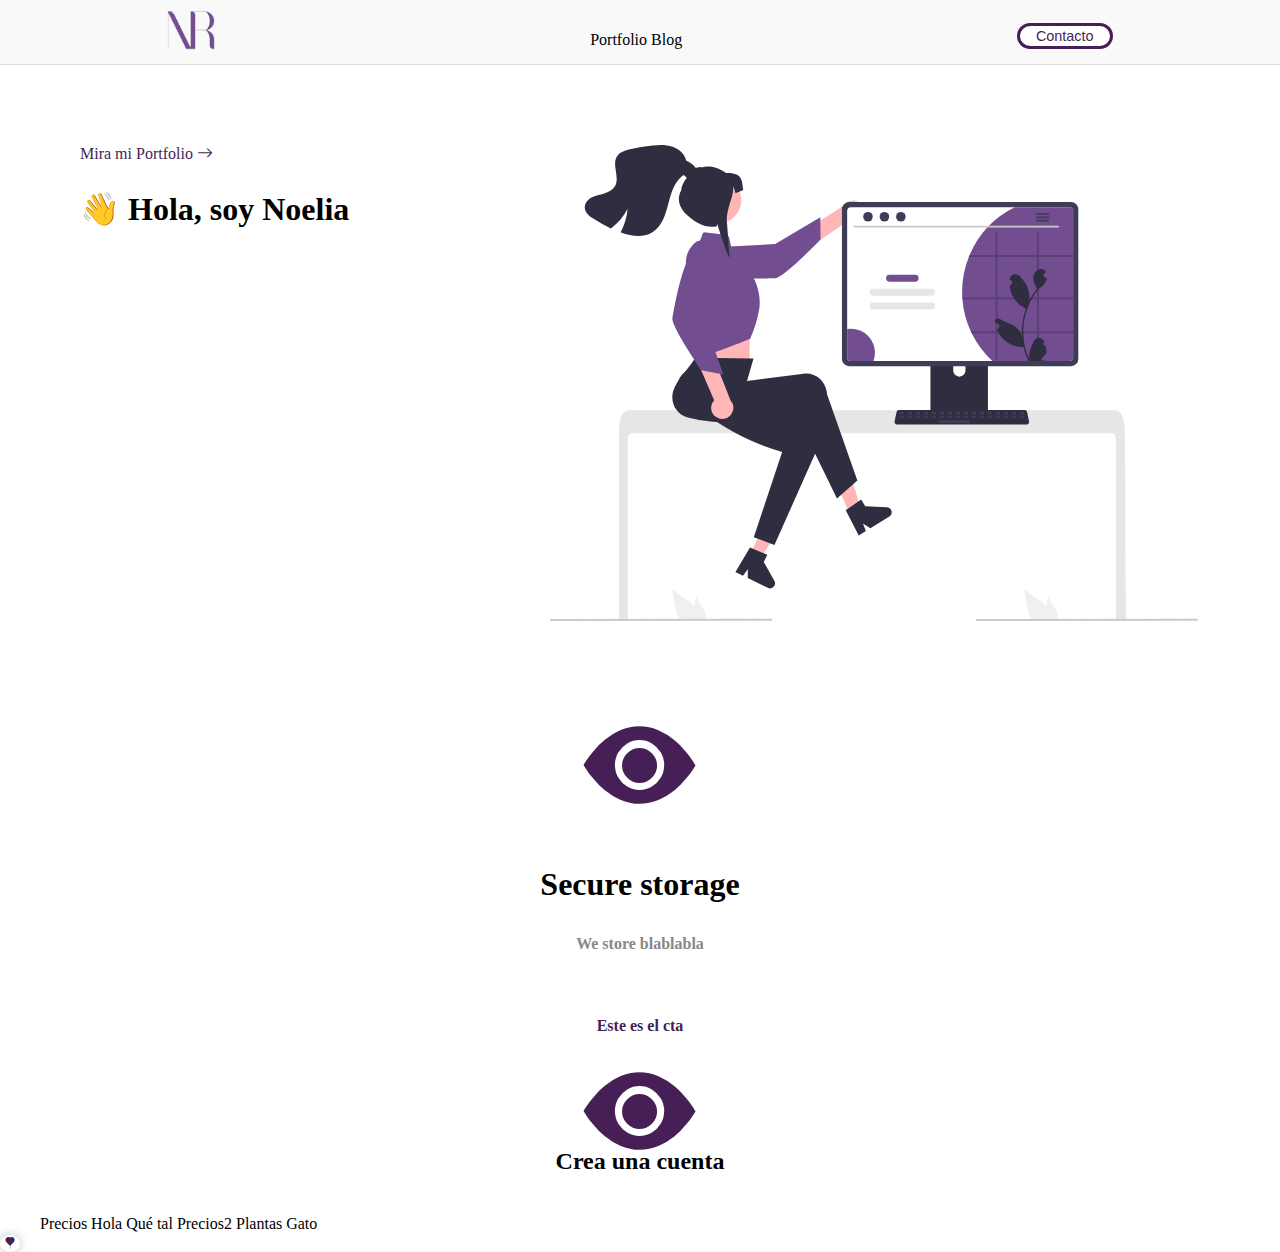
==== index.html @ d2758222 "first commit" ====
<!DOCTYPE html>
<html lang="en">
<head>
    <meta charset="UTF-8">
    <meta http-equiv="X-UA-Compatible" content="IE=edge">
    <meta name="viewport" content="width=device-width, initial-scale=1.0">
    <link
        href="https://cdn.jsdelivr.net/npm/bootstrap@5.1.3/dist/css/bootstrap.min.css"
        rel="stylesheet"
        integrity="sha384-1BmE4kWBq78iYhFldvKuhfTAU6auU8tT94WrHftjDbrCEXSU1oBoqyl2QvZ6jIW3"
        crossorigin="anonymous"
    />
    <link
    rel="stylesheet"
    href="https://cdn.jsdelivr.net/npm/bootstrap-icons@1.8.1/font/bootstrap-icons.css"
    />
    <link rel="stylesheet" href="css/styles.css">
    <title>Inicio</title>
</head>
<body>
    <nav class="nav">
        <div class="logo">
            <a href="#">
                <img src="img/logo.png" alt="logo">
            </a>
        </div>
        <div class="menu">
            <ul class="main-menu">
                <li><a href="cv.html">Portfolio</a></li>
                <li><a href="#">Blog</a></li>
            </ul>
        </div>
        <div class="get-started">
            <button class="btn-main-s">Contacto</button>
        </div>
    </nav>
    <section class="sec-home">
        <div class="home-cta">
            <div class="cta-text">
                <span>Mira mi Portfolio</span>
                <i class="bi bi-arrow-right"></i>
            </div>
            <h2 class="home-title h2">👋 Hola, soy Noelia</h2>
        </div>
            <div class="home-img">
            <img src="img/undraw_designer_life_re_6ywf.svg" alt="Diseñadora" width="80%">
        </div>
    </section>
    <section class="sec-call-to-action"></section>
    <section class="sec-features"></section>
    <section class="sec-benefits"></section>
    <section class="sec-kpis"></section>
    <section class="sec-onboarding"></section>
    <section class="sec-footer-cta"></section>

    <div class="container">
        <div class="feature">
            <i class="bi bi-eye-fill icon"></i>
            <div class="description">
                <h3 class="title">Secure storage</h3>
                <p class="text">We store blablabla</p>
            </div>
            <p class="cta">Este es el cta</p>
        </div>
        <div class="icon-desc">
            <i class="bi bi-eye-fill icon"></i>
            <h3 class="title">Crea una cuenta</h3>
        </div>
        <ul class="main-menu">
            <li>Precios</li>
            <li>Hola</li>
            <li>Qué tal</li>
            <li>Precios2</li>
            <li>Plantas</li>
            <li>Gato</li>
        </ul>
        <span class="icon-sm">
            <i class="bi bi-balloon-heart-fill"></i>
        </span>
    </div>
</body>
<script
    src="https://cdn.jsdelivr.net/npm/bootstrap@5.1.3/dist/js/bootstrap.bundle.min.js"
    integrity="sha384-ka7Sk0Gln4gmtz2MlQnikT1wXgYsOg+OMhuP+IlRH9sENBO0LRn5q+8nbTov4+1p"
    crossorigin="anonymous">
</script>
</html>
---- css/styles.css ----
.btn-main, .btn-main-s {
  background-color: #fff;
  color: #451f55;
  padding: 0.25rem 1.5rem;
  border-radius: 1.25rem;
  margin-top: 0.5rem;
  border: solid #451f55;
}
.btn-main:hover, .btn-main-s:hover {
  background-color: #451f55;
  color: #fff;
}
.btn-main-s {
  font-size: 0.9rem;
  padding: 0.1rem 1rem;
}

.btn-sec, .btn-sec-s {
  padding: 0.25rem 1.5rem;
  border-radius: 1.25rem;
  color: #22162b;
  background-color: transparent;
  border: none;
}
.btn-sec:hover, .btn-sec-s:hover {
  color: #888;
}
.btn-sec-s {
  font-size: 0.9rem;
  padding: 0.1rem 1rem;
}

.main-menu {
  margin-bottom: 0;
}
.main-menu li {
  font-size: 1rem;
  list-style: none;
  display: inline;
}
.main-menu li a {
  color: #000;
  text-decoration: none;
}
.main-menu li a:hover {
  text-decoration: underline;
}

.icon-sm {
  font-size: 0.75rem;
  padding: 0.1rem 0.25rem;
  border-radius: 50%;
  box-shadow: 0 0 10px rgba(0, 0, 0, 0.2509803922);
}
.icon-sm i {
  color: #451f55;
}

.feature {
  display: flex;
  flex-direction: column;
}
.feature .icon {
  color: #451f55;
  font-size: 7rem;
  text-align: center;
}
.feature .description .title {
  font-size: 2rem;
  text-align: center;
}
.feature .description .text {
  color: #888;
  font-weight: 600;
  text-align: center;
}
.feature .cta {
  color: #451f55;
  font-weight: 600;
  margin-top: 3rem;
  text-align: center;
}

.icon-desc {
  display: flex;
  flex-direction: column;
  align-items: center;
  justify-content: center;
}
.icon-desc .icon {
  color: #451f55;
  font-size: 7rem;
  padding: 0;
}
.icon-desc .title {
  margin-top: -2rem;
  font-size: 1.5rem;
  font-weight: 600;
}

body {
  padding: 0;
  margin: 0;
}

.nav {
  display: flex;
  align-items: center;
  justify-content: space-around;
  width: 100%;
  height: 4rem;
  background-color: #f9f9f9;
  border-bottom: solid 1px #ddd;
}

.logo img {
  max-width: 3rem;
}

.sec-home {
  display: flex;
  width: 100%;
  padding: 5rem;
}
.sec-home .home-cta {
  flex: 1;
}
.sec-home .home-cta .cta-text {
  color: #451f55;
}
.sec-home .home-cta .home-title {
  width: 20rem;
  font-size: 2rem;
}

/*# sourceMappingURL=styles.css.map */
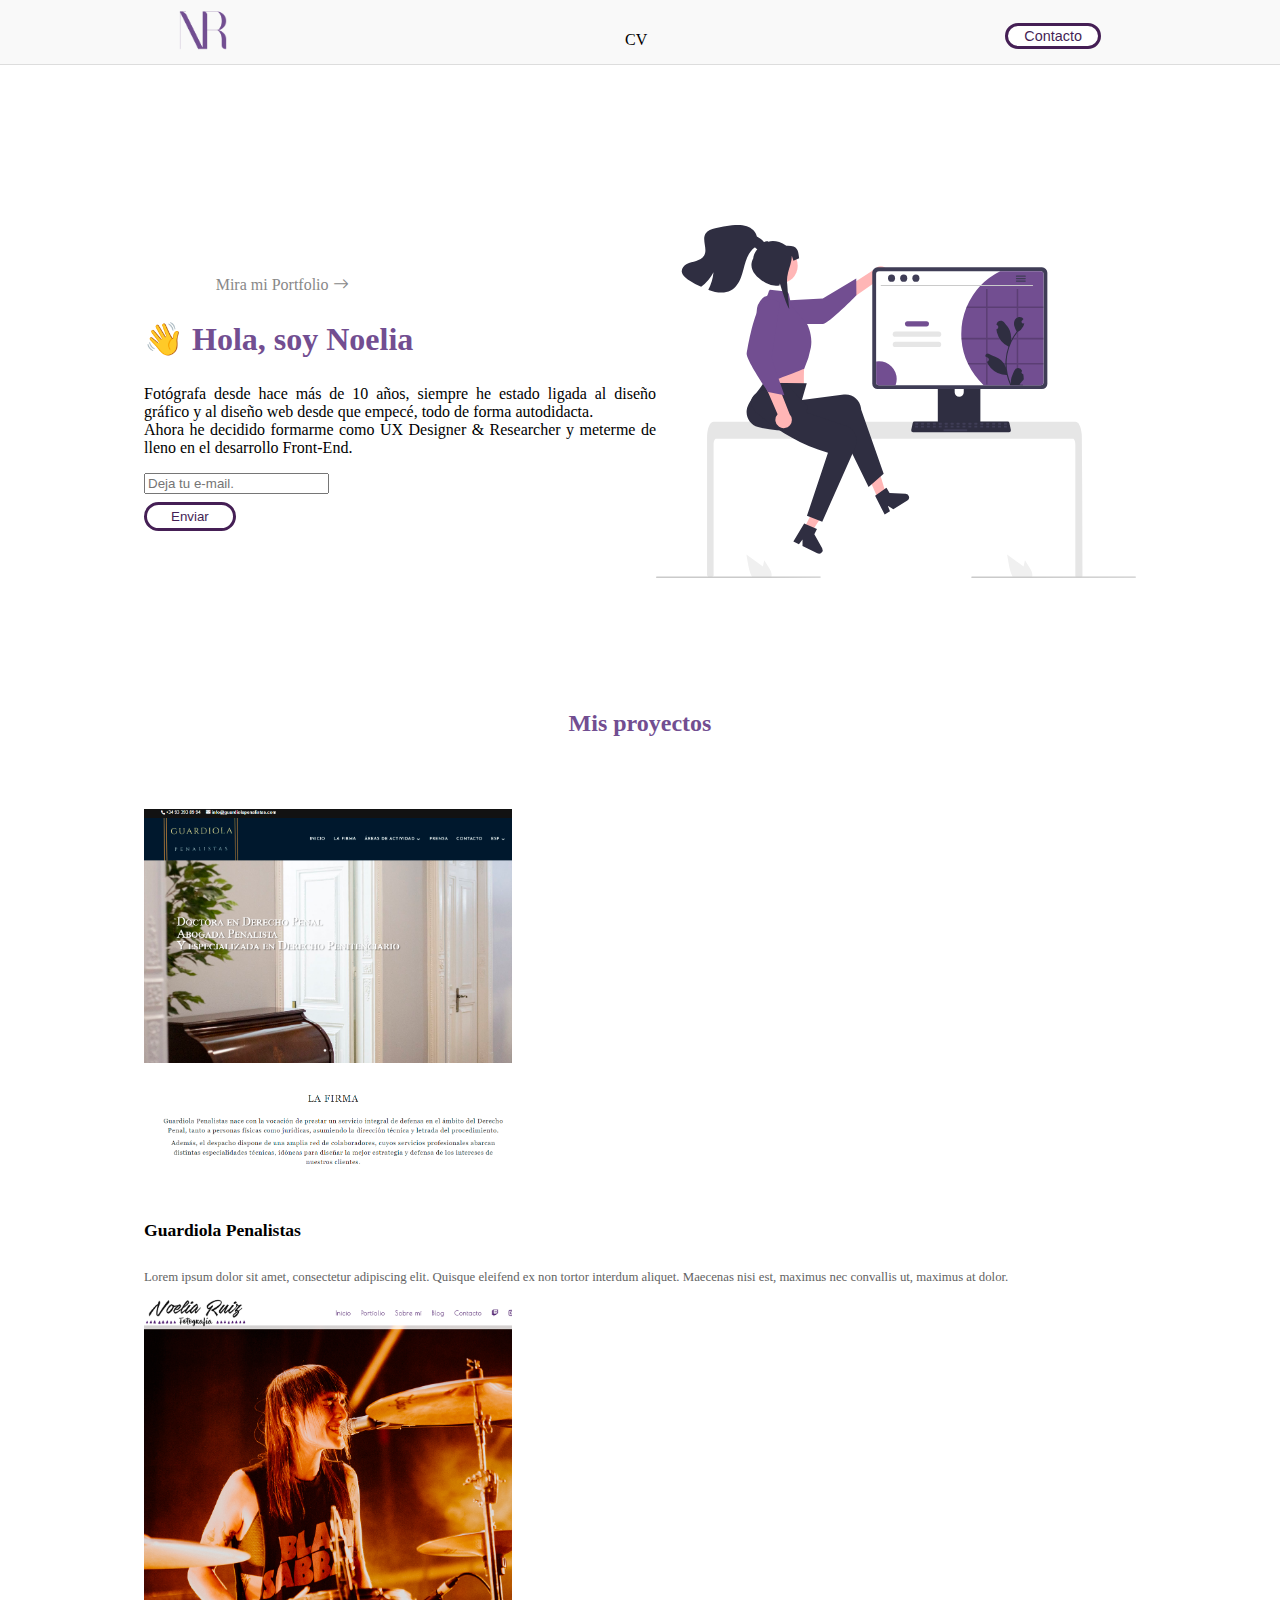
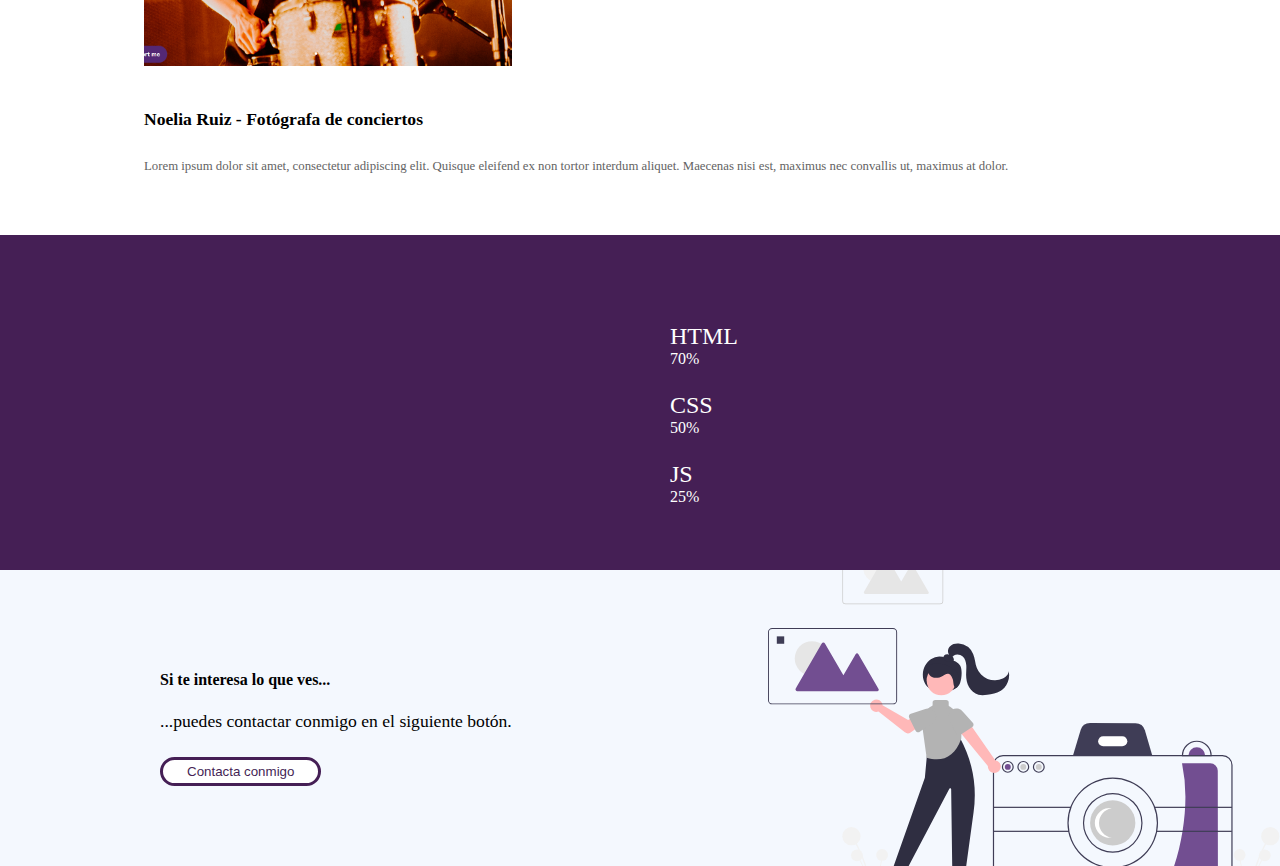
==== commit 0e235d71: "Final" ====
--- a/index.html
+++ b/index.html
@@ -24,60 +24,91 @@
                 <img src="img/logo.png" alt="logo">
             </a>
         </div>
-        <div class="menu">
+        <div class="menu d-none d-md-block">
             <ul class="main-menu">
-                <li><a href="cv.html">Portfolio</a></li>
-                <li><a href="#">Blog</a></li>
+                <li><a href="cv.html">CV</a></li>
             </ul>
         </div>
         <div class="get-started">
-            <button class="btn-main-s">Contacto</button>
+            <a href="contacto.html"><button class="btn-main-s">Contacto</button></a>
         </div>
     </nav>
     <section class="sec-home">
         <div class="home-cta">
             <div class="cta-text">
-                <span>Mira mi Portfolio</span>
-                <i class="bi bi-arrow-right"></i>
+                <a href="cv.html"><span>Mira mi Portfolio</span>
+                <i class="bi bi-arrow-right"></a></i>
             </div>
             <h2 class="home-title h2">👋 Hola, soy Noelia</h2>
+            <p class="home-description">Fotógrafa desde hace más de 10 años, siempre he estado ligada al diseño gráfico y al diseño web desde que empecé, todo de forma autodidacta.<br> 
+                Ahora he decidido formarme como UX Designer & Researcher y meterme de lleno en el desarrollo Front-End.</p>
+                <div class="lead-magnet row align-items-center">
+                    <div class="col">
+                    <input type="text" 
+                    class="form-control" 
+                    placeholder="Deja tu e-mail.">
+                    </div>
+                    <div class="col">
+                        <button class="btn-main">Enviar</button>
+                    </div>
+                </div>
+            </div>
+            <div class="home-image d-none d-md-block">
+                <img src="img/undraw_designer_life_re_6ywf.svg" alt="Diseñadora" />
+            </div>
+    </section>
+    <div class="intro-proyectos">
+        <h3>Mis proyectos</h3>
+    </div>
+    <section class="sec-articulo">
+            <div class="articulo-cards row">
+                <div class="articulo col-sm">
+                <a><img src="img/guardiolapenalistas.png" alt="Guardiola Penalistas" class="img1"></a>
+                    <div class="description">
+                        <h5 class="title-articulo">Guardiola Penalistas</h5>
+                        <p class="text-articulo">Lorem ipsum dolor sit amet, consectetur adipiscing elit. Quisque eleifend ex non tortor interdum aliquet. Maecenas nisi est, maximus nec convallis ut, maximus at dolor.</p>
+                    </div>
+                </div>
+                <div class="articulo col-sm">
+                <a><img src="img/noeliaweb.png" alt="Noelia Ruiz" class="img2"></a>
+                <div class="description">
+                    <h5 class="title-articulo">Noelia Ruiz - Fotógrafa de conciertos</h5>
+                    <p class="text-articulo">Lorem ipsum dolor sit amet, consectetur adipiscing elit. Quisque eleifend ex non tortor interdum aliquet. Maecenas nisi est, maximus nec convallis ut, maximus at dolor.</p>
+                </div>
+            </div>
+        </div>        
+    </section>
+    <section class="sec-progress">
+        <div class="progress-general row">
+        <p class="progress-text">HTML</p>
+        <div class="progreso col-sm">
+            <div class="progress" style="width: 100%;">
+                <div class="progress-bar" style="width: 70%">70%</div>
+            </div>
         </div>
-            <div class="home-img">
-            <img src="img/undraw_designer_life_re_6ywf.svg" alt="Diseñadora" width="80%">
+        <p class="progress-text">CSS</p>
+        <div class="progreso col-sm">
+            <div class="progress" style="width: 100%">
+                <div class="progress-bar bg-success" role="progressbar" aria-label="Success example" style="width: 50%" aria-valuenow="50" aria-valuemin="0" aria-valuemax="100">
+                50%</div>
+                </div>
+        </div>
+        <p class="progress-text">JS</p>
+        <div class="progreso col-sm">
+            <div class="progress" style="width: 100%">
+                <div class="progress-bar bg-warning" role="progressbar" aria-label="warning example" style="width: 25%" aria-valuenow="25" aria-valuemin="0" aria-valuemax="100">
+                25%</div>
+                </div>
+        </div>
+    </div>
+    </section>
+    <section class="sec-footer-cta">
+        <div class="footer-cta">
+            <h4 class="title">Si te interesa lo que ves...</h4>
+            <p class="cta-description">...puedes contactar conmigo en el siguiente botón.</p>
+            <button class="btn-main">Contacta conmigo</button>
         </div>
     </section>
-    <section class="sec-call-to-action"></section>
-    <section class="sec-features"></section>
-    <section class="sec-benefits"></section>
-    <section class="sec-kpis"></section>
-    <section class="sec-onboarding"></section>
-    <section class="sec-footer-cta"></section>
-
-    <div class="container">
-        <div class="feature">
-            <i class="bi bi-eye-fill icon"></i>
-            <div class="description">
-                <h3 class="title">Secure storage</h3>
-                <p class="text">We store blablabla</p>
-            </div>
-            <p class="cta">Este es el cta</p>
-        </div>
-        <div class="icon-desc">
-            <i class="bi bi-eye-fill icon"></i>
-            <h3 class="title">Crea una cuenta</h3>
-        </div>
-        <ul class="main-menu">
-            <li>Precios</li>
-            <li>Hola</li>
-            <li>Qué tal</li>
-            <li>Precios2</li>
-            <li>Plantas</li>
-            <li>Gato</li>
-        </ul>
-        <span class="icon-sm">
-            <i class="bi bi-balloon-heart-fill"></i>
-        </span>
-    </div>
 </body>
 <script
     src="https://cdn.jsdelivr.net/npm/bootstrap@5.1.3/dist/js/bootstrap.bundle.min.js"
--- a/css/styles.css
+++ b/css/styles.css
@@ -98,6 +98,15 @@
   font-weight: 600;
 }
 
+#comentarios {
+  width: 351px;
+  resize: both;
+}
+
+html {
+  min-width: 100vw;
+}
+
 body {
   padding: 0;
   margin: 0;
@@ -120,17 +129,141 @@
 .sec-home {
   display: flex;
   width: 100%;
-  padding: 5rem;
+  max-width: 992px;
+  margin: auto;
+  padding: 3rem;
+  padding-top: 10rem;
+  align-items: center;
+  margin-bottom: 5rem;
 }
 .sec-home .home-cta {
   flex: 1;
 }
 .sec-home .home-cta .cta-text {
-  color: #451f55;
-}
-.sec-home .home-cta .home-title {
+  padding-left: 14%;
+}
+.sec-home .home-cta .cta-text a {
+  color: #888;
+  text-decoration: none;
+}
+.sec-home .home-cta .cta-text a:hover {
+  text-decoration: underline;
+}
+.sec-home .home-title {
   width: 20rem;
   font-size: 2rem;
+  color: #724E91;
+}
+.sec-home .home-image img {
+  max-width: 30rem;
+}
+.sec-home .home-description {
+  text-align: justify;
+}
+
+.intro-proyectos h3 {
+  font-size: 1.5rem;
+  text-align: center;
+  color: #724E91;
+}
+
+.sec-articulo {
+  width: 100%;
+  max-width: 992px;
+  margin: auto;
+  padding: 3rem;
+}
+.sec-articulo .articulo-cards img {
+  max-width: 23rem;
+}
+.sec-articulo .articulo-cards .img1:hover {
+  opacity: 0.8;
+  cursor: pointer;
+}
+.sec-articulo .articulo-cards .img2:hover {
+  opacity: 0.8;
+  cursor: pointer;
+}
+.sec-articulo .articulo-cards h5 {
+  padding-top: 0.6rem;
+  font-size: 1.1rem;
+}
+.sec-articulo .articulo-cards .text-articulo {
+  text-align: justify;
+  font-size: 0.8rem;
+  color: rgb(99, 99, 99);
+}
+
+.sec-progress {
+  display: flex;
+  align-items: center;
+  justify-content: space-around;
+  background-color: #451f55;
+  color: white;
+  padding: 4rem;
+  width: 100%;
+}
+.sec-progress .progress-text {
+  font-size: 1.5rem;
+  margin-top: 1.5rem;
+  margin-bottom: 0rem;
+}
+
+.sec-footer-cta {
+  background-color: #F4F8FE;
+  padding: 5rem 10rem;
+  background-image: url("../img/camera.svg");
+  background-repeat: no-repeat;
+  background-position: 100%;
+  background-size: 40%;
+}
+.sec-footer-cta .footer-cta {
+  width: 50%;
+}
+.sec-footer-cta .footer-cta .cta-title {
+  font-size: 2rem;
+}
+.sec-footer-cta .footer-cta .cta-description {
+  font-size: 1.1rem;
+}
+
+@media (max-width: 768px) {
+  .sec-articulo .articulo-cards {
+    display: flex;
+    flex-direction: column;
+  }
+  .sec-articulo .articulo-cards .title-articulo {
+    text-align: center;
+  }
+  .sec-articulo .articulo-cards .text-articulo {
+    text-align: center;
+  }
+  .sec-articulo .articulo-cards img {
+    max-width: 100%;
+  }
+  .sec-footer-cta {
+    background-image: none;
+    width: 100%;
+    padding: 3rem;
+    text-align: center;
+  }
+}
+.cont-form {
+  display: flex;
+  flex-direction: column;
+  align-items: center;
+  justify-content: center;
+  padding-top: 5rem;
+}
+.cont-form .sec-formulariocont .input {
+  width: 90%;
+  background-color: #f3f3f4;
+  border: none;
+  padding: 10px 20px;
+  border-radius: 15px;
+  outline: none;
+  font-size: 14pt;
+  transition: background-color 0.2s, border 0.2s, box-shadow 0.2s;
 }
 
 /*# sourceMappingURL=styles.css.map */
